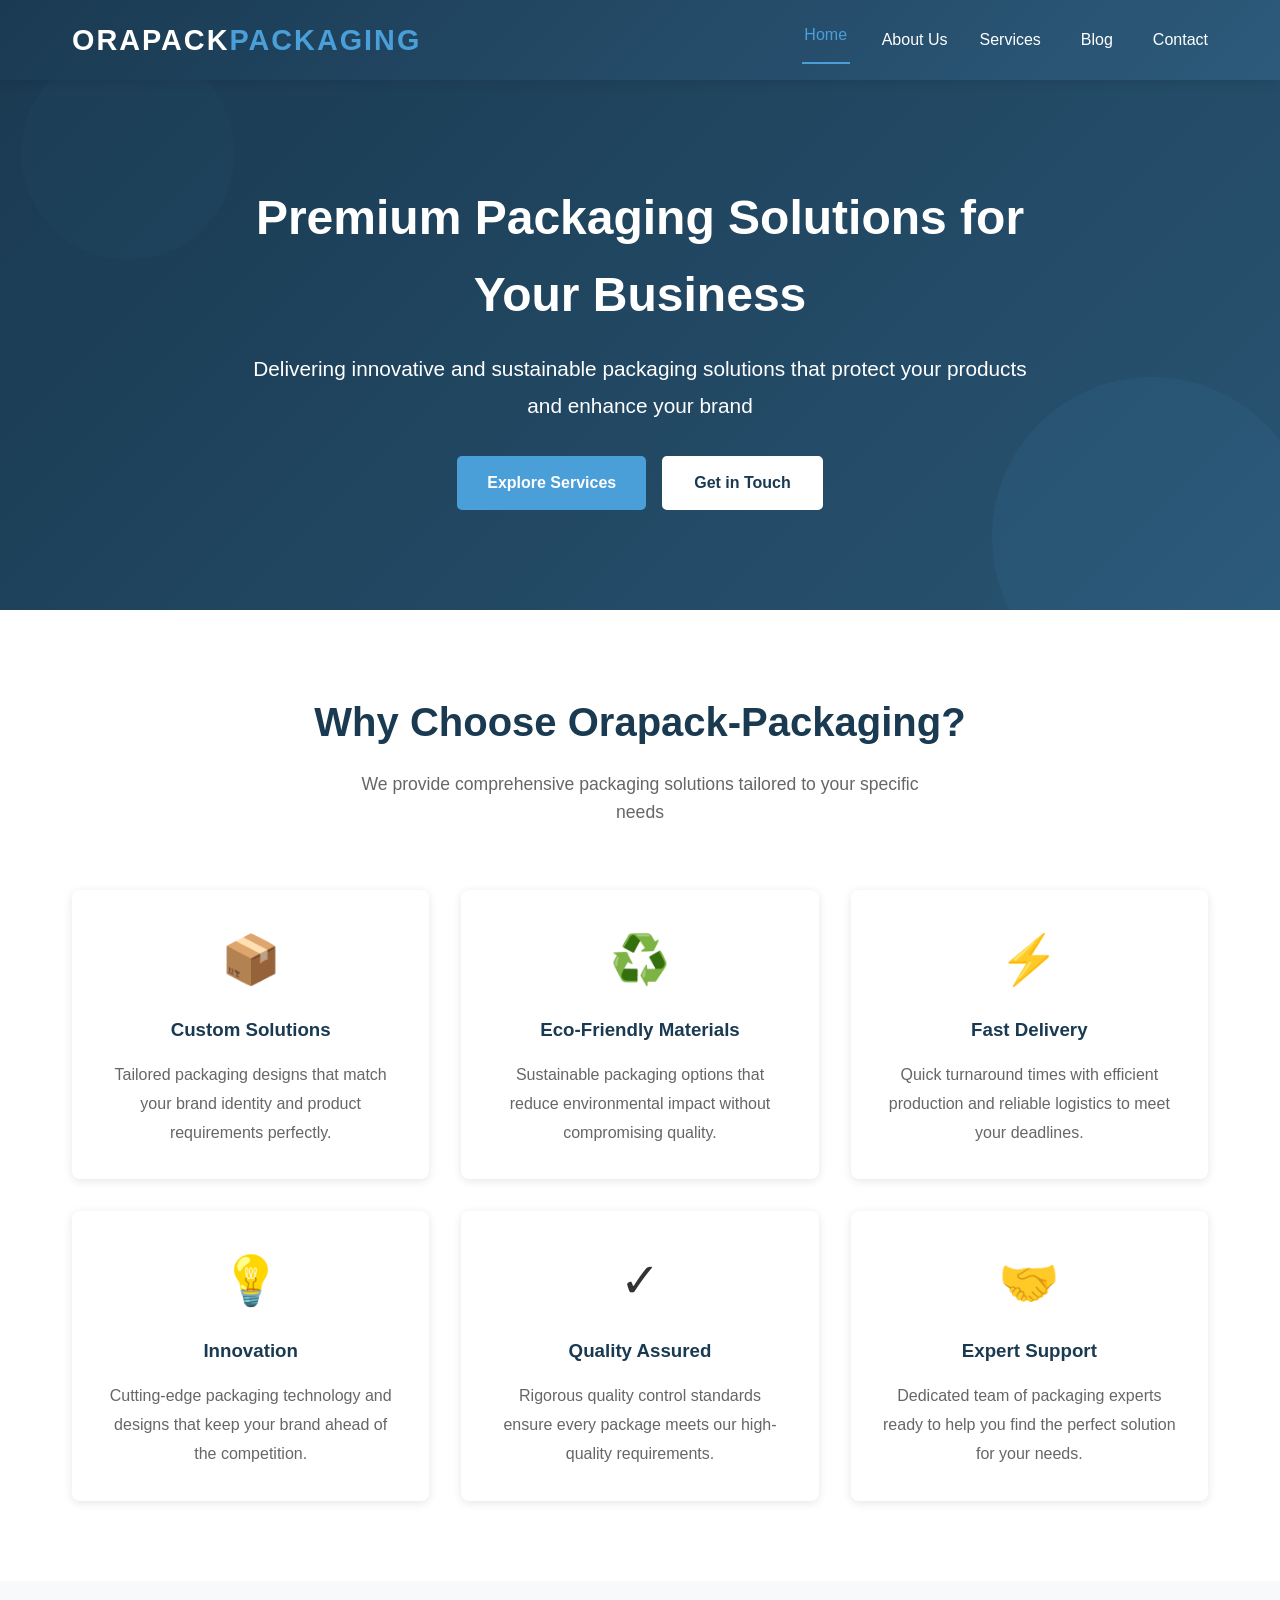
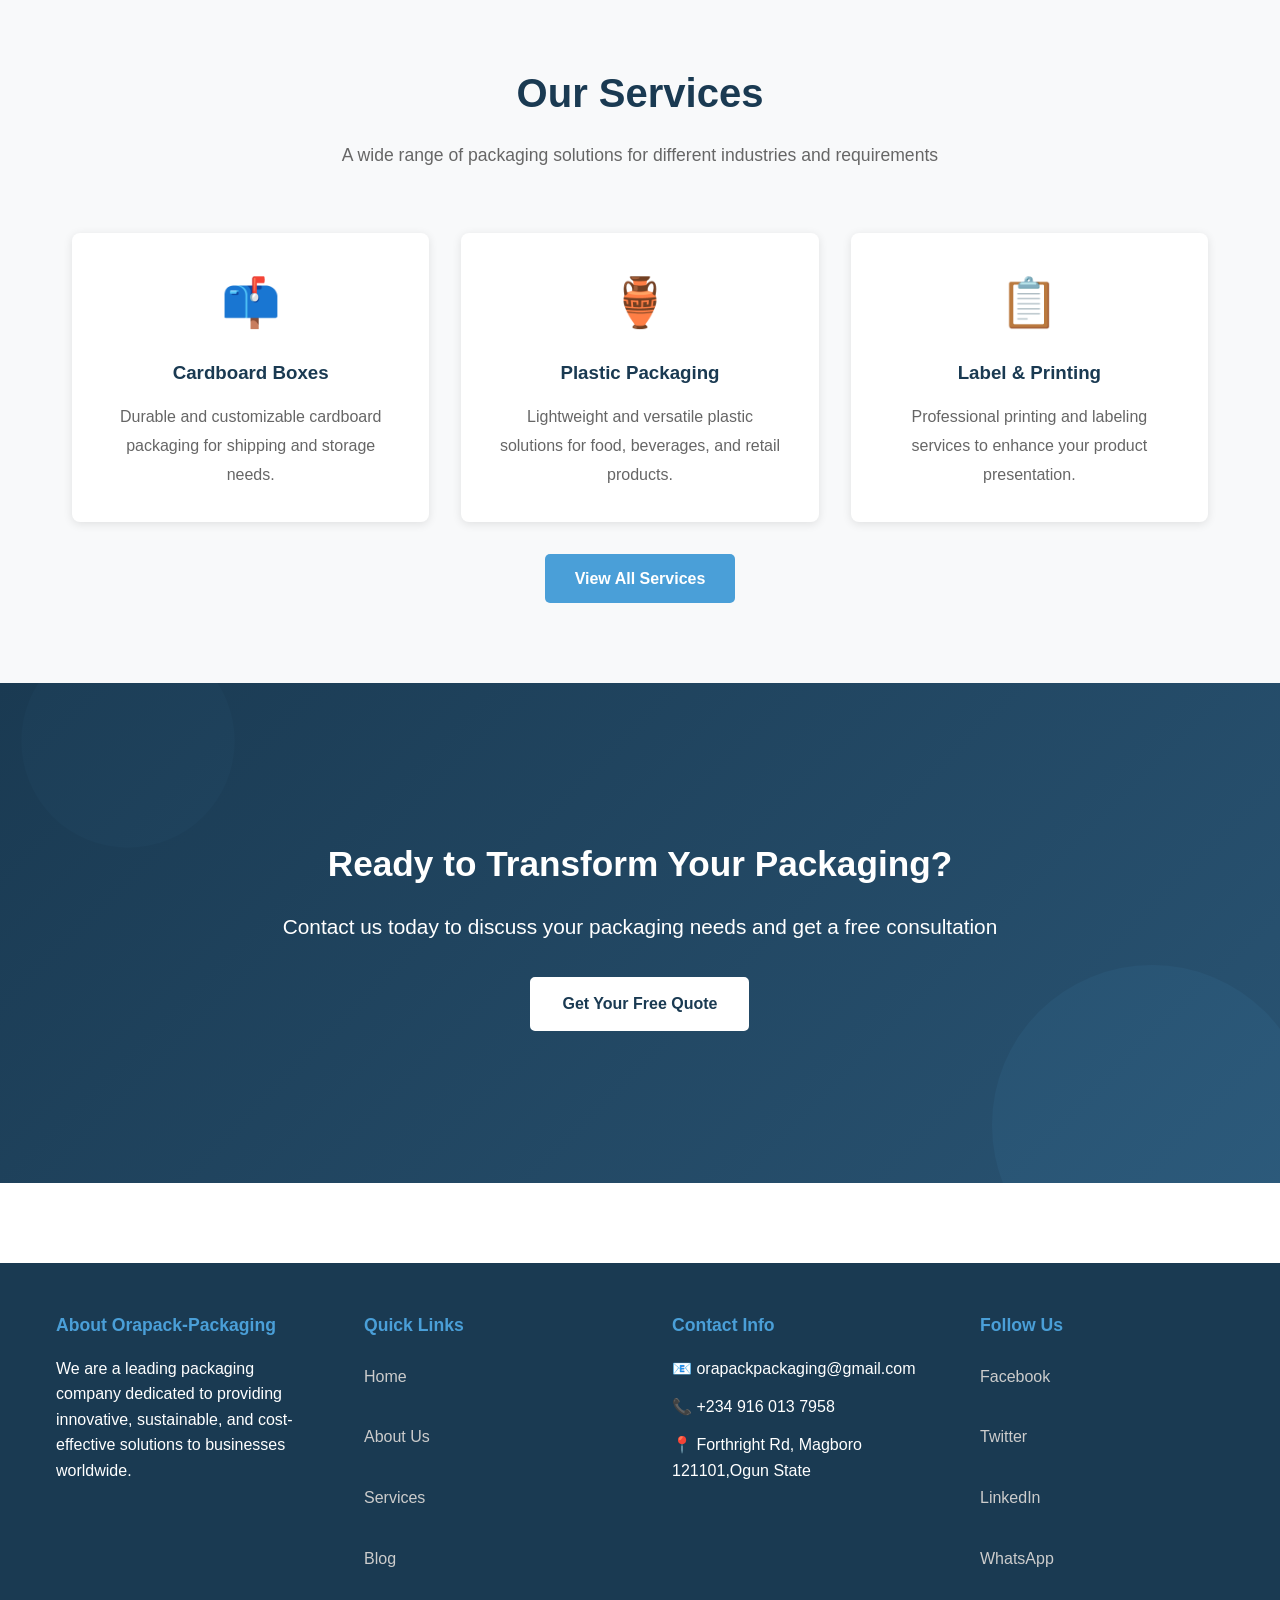
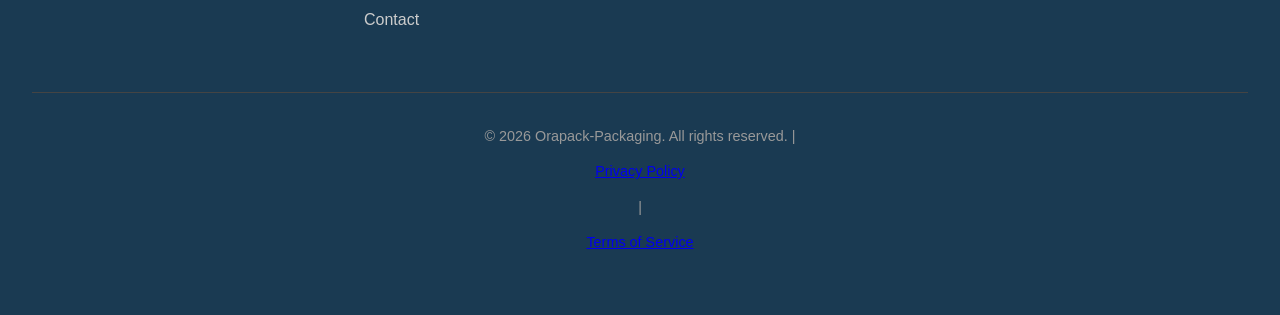
==== index.html @ 604175a5 "Add files via upload Orapack Packaging is a trusted provider of innovative and sustainable packaging" ====
<!DOCTYPE html>
<html lang="en">
<head>
  <meta charset="UTF-8">
  <meta name="viewport" content="width=device-width, initial-scale=1.0">
  <title>Orapack | Packaging | LTD</title>
  <link rel="shortcut icon" href="Orapack-packaging-image/Orapack logo.jpg" type="image/x-icon">
  <link rel="stylesheet" href="Orapack-packaging-style/style.css">
</head>
<body>
  <!-- Header -->
  <header>
    <div class="header-container">
      <!-- <img src="Orapack-packaging-image/Orapack logo.jpg" alt="Orapack Packaging company logo" width="40px" height="40px"> -->
      <a href="index.html" class="logo">ORAPACK<span>PACKAGING</span></a>
      <button class="mobile-menu-btn" aria-label="Toggle menu">☰</button>
      <nav>
        <ul>
          <li><a href="index.html">Home</a></li>
          <li><a href="about.html">About Us</a></li>
          <li><a href="services.html">Services</a></li>
          <li><a href="blog.html">Blog</a></li>
          <li><a href="contact.html">Contact</a></li>
        </ul>
      </nav>
    </div>
  </header>

  <!-- Hero Section -->
  <section class="hero">
    <div class="hero-content">
      <h1>Premium Packaging Solutions for Your Business</h1>
      <p>Delivering innovative and sustainable packaging solutions that protect your products and enhance your brand</p>
      <div class="hero-buttons">
        <a href="services.html" class="btn btn-primary">Explore Services</a>
        <a href="contact.html" class="btn btn-secondary">Get in Touch</a>
      </div>
    </div>
  </section>

  <!-- Features Section -->
  <section class="section">
    <div class="container">
      <div class="section-header">
        <h2>Why Choose Orapack-Packaging?</h2>
        <p>We provide comprehensive packaging solutions tailored to your specific needs</p>
      </div>
      <div class="features-grid">
        <div class="feature-card">
          <div class="feature-icon">📦</div>
          <h3>Custom Solutions</h3>
          <p>Tailored packaging designs that match your brand identity and product requirements perfectly.</p>
        </div>
        <div class="feature-card">
          <div class="feature-icon">♻️</div>
          <h3>Eco-Friendly Materials</h3>
          <p>Sustainable packaging options that reduce environmental impact without compromising quality.</p>
        </div>
        <div class="feature-card">
          <div class="feature-icon">⚡</div>
          <h3>Fast Delivery</h3>
          <p>Quick turnaround times with efficient production and reliable logistics to meet your deadlines.</p>
        </div>
        <div class="feature-card">
          <div class="feature-icon">💡</div>
          <h3>Innovation</h3>
          <p>Cutting-edge packaging technology and designs that keep your brand ahead of the competition.</p>
        </div>
        <div class="feature-card">
          <div class="feature-icon">✓</div>
          <h3>Quality Assured</h3>
          <p>Rigorous quality control standards ensure every package meets our high-quality requirements.</p>
        </div>
        <div class="feature-card">
          <div class="feature-icon">🤝</div>
          <h3>Expert Support</h3>
          <p>Dedicated team of packaging experts ready to help you find the perfect solution for your needs.</p>
        </div>
      </div>
    </div>
  </section>

  <!-- Services Preview Section -->
  <section class="section alternate">
    <div class="container">
      <div class="section-header">
        <h2>Our Services</h2>
        <p>A wide range of packaging solutions for different industries and requirements</p>
      </div>
      <div class="features-grid">
        <div class="feature-card">
          <div class="feature-icon">📫</div>
          <h3>Cardboard Boxes</h3>
          <p>Durable and customizable cardboard packaging for shipping and storage needs.</p>
        </div>
        <div class="feature-card">
          <div class="feature-icon">🏺</div>
          <h3>Plastic Packaging</h3>
          <p>Lightweight and versatile plastic solutions for food, beverages, and retail products.</p>
        </div>
        <div class="feature-card">
          <div class="feature-icon">📋</div>
          <h3>Label & Printing</h3>
          <p>Professional printing and labeling services to enhance your product presentation.</p>
        </div>
      </div>
      <div style="text-align: center; margin-top: 2rem;">
        <a href="services.html" class="btn btn-primary">View All Services</a>
      </div>
    </div>
  </section>

  <!-- Call to Action Section -->
  <section class="hero" style="background-color: #2d5a7b; padding: 60px 2rem;">
    <div class="hero-content">
      <h2 style="font-size: 2.2rem; margin-bottom: 1rem;">Ready to Transform Your Packaging?</h2>
      <p style="margin-bottom: 2rem;">Contact us today to discuss your packaging needs and get a free consultation</p>
      <a href="contact.html" class="btn btn-secondary">Get Your Free Quote</a>
    </div>
  </section>

  <!-- Footer -->
  <footer>
    <div class="footer-content">
      <div class="footer-section">
        <h4>About Orapack-Packaging</h4>
        <p>We are a leading packaging company dedicated to providing innovative, sustainable, and cost-effective solutions to businesses worldwide.</p>
      </div>
      <div class="footer-section">
        <h4>Quick Links</h4>
        <ul>
          <li><a href="index.html">Home</a></li>
          <li><a href="about.html">About Us</a></li>
          <li><a href="services.html">Services</a></li>
          <li><a href="blog.html">Blog</a></li>
          <li><a href="contact.html">Contact</a></li>
        </ul>
      </div>
      <div class="footer-section">
        <h4>Contact Info</h4>
        <ul>
          <li>📧 orapackpackaging@gmail.com</li>
          <li>📞 +234 916 013 7958</li>
          <li>📍 Forthright Rd, Magboro 121101,Ogun State</li>
        </ul>
      </div>
      <div class="footer-section">
        <h4>Follow Us</h4>
        <ul>
          <li><a href="https://web.facebook.com/orapackpackaging/" target="_blank">Facebook</a></li>
          <li><a href="#">Twitter</a></li>
          <li><a href="https://www.linkedin.com/feed/" target="_blank">LinkedIn</a></li>
          <li><a href="https://wa.me/2349160137958" target="_blank">WhatsApp</a></li>
        </ul>
      </div>
    </div>
    <div class="footer-bottom">
      <p>&copy; 2026 Orapack-Packaging. All rights reserved. | <a href="#">Privacy Policy</a> | <a href="#">Terms of Service</a></p>
    </div>
  </footer>

  <script src="Orapack-packaging-js/script.js"></script>
</body>
</html>
---- Orapack-packaging-style/style.css ----
/* General Styles */
* {
  margin: 0;
  padding: 0;
  box-sizing: border-box;
}

body {
  font-family: 'Segoe UI', Tahoma, Geneva, Verdana, sans-serif;
  line-height: 1.6;
  color: #333;
  font-size: 16px;
}

html {
  scroll-behavior: smooth;
}

/* Ensure tap targets are at least 48px */
a, button {
  min-height: 48px;
  min-width: 48px;
  display: flex;
  align-items: center;
  justify-content: center;
}

/* Header and Navigation */
header {
  background: linear-gradient(135deg, #1a3a52 0%, #2d5a7b 100%);
  color: white;
  padding: 1rem 0;
  position: sticky;
  top: 0;
  z-index: 1000;
  box-shadow: 0 2px 10px rgba(0, 0, 0, 0.1);
}

.header-container {
  max-width: 1200px;
  margin: 0 auto;
  padding: 0 2rem;
  display: flex;
  justify-content: space-between;
  align-items: center;
}

.logo {
  font-size: 1.8rem;
  font-weight: bold;
  letter-spacing: 2px;
  color: #fff;
  text-decoration: none;
}

.logo span {
  color: #4a9fd8;
}

nav ul {
  list-style: none;
  display: flex;
  gap: 2rem;
}

nav a {
  color: white;
  text-decoration: none;
  font-weight: 500;
  transition: color 0.3s ease;
  font-size: 1rem;
}

nav a:hover {
  color: #4a9fd8;
}

nav a.active {
  color: #4a9fd8;
  border-bottom: 2px solid #4a9fd8;
  padding-bottom: 0.5rem;
}

/* Mobile Menu Toggle Button */
.mobile-menu-btn {
  display: none;
  background: none;
  border: none;
  color: white;
  font-size: 1.5rem;
  cursor: pointer;
  padding: 0.5rem;
}

/* Mobile Navigation */
@media (max-width: 768px) {
  .mobile-menu-btn {
    display: block;
  }

  nav {
    position: absolute;
    top: 100%;
    left: 0;
    right: 0;
    background: linear-gradient(135deg, #1a3a52 0%, #2d5a7b 100%);
    max-height: 0;
    overflow: hidden;
    transition: max-height 0.3s ease;
  }

  nav.active {
    max-height: 500px;
  }

  nav ul {
    flex-direction: column;
    gap: 0;
    padding: 1rem 0;
  }

  nav li {
    border-bottom: 1px solid rgba(255, 255, 255, 0.1);
  }

  nav a {
    display: block;
    padding: 1rem 2rem;
    border-bottom: none !important;
  }

  nav a:hover {
    background-color: rgba(74, 159, 216, 0.1);
  }

  nav a.active {
    background-color: rgba(74, 159, 216, 0.2);
    border-left: 4px solid #4a9fd8;
    padding-left: calc(2rem - 4px);
  }

  header {
    position: relative;
  }

  .header-container {
    flex-wrap: wrap;
  }
}

/* Hero Section */
.hero {
  background: linear-gradient(135deg, rgba(26, 58, 82, 0.8) 0%, rgba(45, 90, 123, 0.8) 100%), url('data:image/svg+xml,<svg xmlns="http://www.w3.org/2000/svg" viewBox="0 0 1200 600"><rect fill="%231a3a52" width="1200" height="600"/><circle cx="10%" cy="20%" r="100" fill="%232d5a7b" opacity="0.5"/><circle cx="90%" cy="80%" r="150" fill="%234a9fd8" opacity="0.3"/></svg>');
  background-size: cover;
  background-position: center;
  color: white;
  padding: 100px 2rem;
  text-align: center;
  min-height: 500px;
  display: flex;
  align-items: center;
  justify-content: center;
}

.hero-content {
  max-width: 800px;
}

.hero h1 {
  font-size: 3rem;
  margin-bottom: 1rem;
  font-weight: 700;
}

.hero p {
  font-size: 1.3rem;
  margin-bottom: 2rem;
  line-height: 1.8;
}

.hero-buttons {
  display: flex;
  gap: 1rem;
  justify-content: center;
  flex-wrap: wrap;
}

/* Buttons */
.btn {
  padding: 12px 30px;
  border: none;
  border-radius: 5px;
  font-size: 1rem;
  cursor: pointer;
  transition: all 0.3s ease;
  text-decoration: none;
  display: inline-flex;
  align-items: center;
  justify-content: center;
  font-weight: 600;
  white-space: nowrap;
}

.btn-primary {
  background-color: #4a9fd8;
  color: white;
}

.btn-primary:hover {
  background-color: #357ab8;
  transform: translateY(-2px);
  box-shadow: 0 5px 15px rgba(74, 159, 216, 0.4);
}

.btn-secondary {
  background-color: white;
  color: #1a3a52;
  border: 2px solid white;
}

.btn-secondary:hover {
  background-color: transparent;
  color: white;
  transform: translateY(-2px);
}

/* Containers */
.container {
  max-width: 1200px;
  margin: 0 auto;
  padding: 0 2rem;
}

.section {
  padding: 80px 2rem;
}

.section.alternate {
  background-color: #f8f9fa;
}

/* Section Headers */
.section-header {
  text-align: center;
  margin-bottom: 4rem;
}

.section-header h2 {
  font-size: 2.5rem;
  color: #1a3a52;
  margin-bottom: 1rem;
}

.section-header p {
  font-size: 1.1rem;
  color: #666;
  max-width: 600px;
  margin: 0 auto;
}

/* Feature Cards */
.features-grid {
  display: grid;
  grid-template-columns: repeat(auto-fit, minmax(280px, 1fr));
  gap: 2rem;
  margin-top: 3rem;
}

.feature-card {
  background: white;
  padding: 2rem;
  border-radius: 8px;
  box-shadow: 0 2px 10px rgba(0, 0, 0, 0.1);
  transition: all 0.3s ease;
  text-align: center;
}

.feature-card:hover {
  transform: translateY(-10px);
  box-shadow: 0 5px 25px rgba(0, 0, 0, 0.15);
}

.feature-icon {
  font-size: 3rem;
  margin-bottom: 1rem;
}

.feature-card h3 {
  color: #1a3a52;
  margin-bottom: 1rem;
}

.feature-card p {
  color: #666;
  line-height: 1.8;
}

/* Service Cards */
.services-grid {
  display: grid;
  grid-template-columns: repeat(auto-fit, minmax(300px, 1fr));
  gap: 2rem;
  margin-top: 3rem;
}

.service-card {
  background: white;
  padding: 2.5rem;
  border-radius: 8px;
  border-left: 5px solid #4a9fd8;
  box-shadow: 0 2px 10px rgba(0, 0, 0, 0.1);
  transition: all 0.3s ease;
}

.service-card:hover {
  box-shadow: 0 5px 25px rgba(0, 0, 0, 0.15);
  transform: translateX(10px);
}

.service-card h3 {
  color: #1a3a52;
  margin-bottom: 1rem;
  font-size: 1.5rem;
}

.service-card p {
  color: #666;
  line-height: 1.8;
}

/* Blog Cards */
.blog-grid {
  display: grid;
  grid-template-columns: repeat(auto-fit, minmax(300px, 1fr));
  gap: 2rem;
  margin-top: 3rem;
}

.blog-card {
  background: white;
  border-radius: 8px;
  overflow: hidden;
  box-shadow: 0 2px 10px rgba(0, 0, 0, 0.1);
  transition: all 0.3s ease;
}

.blog-card:hover {
  transform: translateY(-5px);
  box-shadow: 0 5px 25px rgba(0, 0, 0, 0.15);
}

.blog-image {
  width: 100%;
  height: 200px;
  background: linear-gradient(135deg, #4a9fd8 0%, #2d5a7b 100%);
  display: flex;
  align-items: center;
  justify-content: center;
  font-size: 3rem;
}

.blog-content {
  padding: 2rem;
}

.blog-date {
  color: #4a9fd8;
  font-size: 0.9rem;
  margin-bottom: 0.5rem;
}

.blog-card h3 {
  color: #1a3a52;
  margin-bottom: 1rem;
}

.blog-card p {
  color: #666;
  margin-bottom: 1.5rem;
}

.blog-link {
  color: #4a9fd8;
  text-decoration: none;
  font-weight: 600;
  transition: color 0.3s ease;
}

.blog-link:hover {
  color: #357ab8;
}

/* Contact Form */
.contact-form {
  max-width: 600px;
  margin: 0 auto;
}

.form-group {
  margin-bottom: 1.5rem;
}

.form-group label {
  display: block;
  margin-bottom: 0.5rem;
  color: #1a3a52;
  font-weight: 500;
}

.form-group input,
.form-group textarea {
  width: 100%;
  padding: 12px;
  border: 1px solid #ddd;
  border-radius: 5px;
  font-family: inherit;
  font-size: 1rem;
  transition: border-color 0.3s ease;
  -webkit-appearance: none;
  appearance: none;
}

.form-group input:focus,
.form-group textarea:focus {
  outline: none;
  border-color: #4a9fd8;
  box-shadow: 0 0 0 3px rgba(74, 159, 216, 0.1);
}

.form-group textarea {
  resize: vertical;
  min-height: 150px;
}

.form-group select {
  -webkit-appearance: none;
  appearance: none;
  width: 100%;
  padding: 12px;
  border: 1px solid #ddd;
  border-radius: 5px;
  font-family: inherit;
  font-size: 1rem;
  cursor: pointer;
  background-color: white;
  background-image: url("data:image/svg+xml,%3csvg xmlns='http://www.w3.org/2000/svg' viewBox='0 0 16 16'%3e%3cpath fill='none' stroke='%23343a40' stroke-linecap='round' stroke-linejoin='round' stroke-width='2' d='M2 5l6 6 6-6'/%3e%3c/svg%3e");
  background-repeat: no-repeat;
  background-position: right 0.75rem center;
  background-size: 16px 12px;
  padding-right: 2.5rem;
}

.form-group select:focus {
  outline: none;
  border-color: #4a9fd8;
  box-shadow: 0 0 0 3px rgba(74, 159, 216, 0.1);
}

/* Footer */
footer {
  background-color: #1a3a52;
  color: white;
  padding: 3rem 2rem;
  margin-top: 5rem;
}

.footer-content {
  max-width: 1200px;
  margin: 0 auto;
  display: grid;
  grid-template-columns: repeat(auto-fit, minmax(250px, 1fr));
  gap: 2rem;
  margin-bottom: 2rem;
}

.footer-section h4 {
  margin-bottom: 1rem;
  color: #4a9fd8;
  font-size: 1.1rem;
}

.footer-section {
  padding: 0 1rem;
}

.footer-section ul {
  list-style: none;
}

.footer-section ul li {
  margin-bottom: 0.8rem;
}

.footer-section a {
  color: #ccc;
  text-decoration: none;
  transition: color 0.3s ease;
  display: inline-block;
  padding: 0.5rem 0;
}

.footer-section a:hover {
  color: #4a9fd8;
}

.footer-bottom {
  text-align: center;
  padding-top: 2rem;
  border-top: 1px solid #444;
  color: #999;
  font-size: 0.9rem;
}

/* About Section */
.about-content {
  display: grid;
  grid-template-columns: 1fr 1fr;
  gap: 3rem;
  align-items: center;
  margin-bottom: 4rem;
}

.about-text h2 {
  color: #1a3a52;
  font-size: 2.2rem;
  margin-bottom: 1rem;
}

.about-text p {
  color: #666;
  margin-bottom: 1rem;
  line-height: 1.8;
}

.about-image {
  width: 100%;
  height: 400px;
  background: linear-gradient(135deg, #4a9fd8 0%, #2d5a7b 100%);
  border-radius: 8px;
  display: flex;
  align-items: center;
  justify-content: center;
  font-size: 5rem;
}

.stats {
  display: grid;
  grid-template-columns: repeat(auto-fit, minmax(200px, 1fr));
  gap: 2rem;
  margin: 3rem 0;
}

.stat {
  text-align: center;
  padding: 2rem;
  background: #f8f9fa;
  border-radius: 8px;
}

.stat h3 {
  color: #4a9fd8;
  font-size: 2rem;
  margin-bottom: 0.5rem;
}

.stat p {
  color: #666;
}

/* Contact Info */
.contact-info {
  display: grid;
  grid-template-columns: repeat(auto-fit, minmax(250px, 1fr));
  gap: 2rem;
  margin-bottom: 3rem;
}

.info-box {
  background: #f8f9fa;
  padding: 2rem;
  border-radius: 8px;
  text-align: center;
}

.info-icon {
  font-size: 2.5rem;
  margin-bottom: 1rem;
}

.info-box h3 {
  color: #1a3a52;
  margin-bottom: 0.5rem;
}

.info-box p {
  color: #666;
}

/* Images Responsive */
img {
  max-width: 100%;
  height: auto;
  display: block;
}

/* Tables Responsive */
table {
  width: 100%;
  border-collapse: collapse;
  margin: 1.5rem 0;
}

table th,
table td {
  padding: 1rem;
  text-align: left;
  border-bottom: 1px solid #ddd;
}

table th {
  background-color: #f8f9fa;
  font-weight: 600;
  color: #1a3a52;
}

/* Ensure buttons are responsive */
a.btn {
  text-decoration: none;
  display: inline-flex;
  align-items: center;
  justify-content: center;
}

/* Responsive Design */
@media (max-width: 1024px) {
  .container {
    padding: 0 1.5rem;
  }

  .section {
    padding: 60px 1.5rem;
  }
}

@media (max-width: 768px) {
  .logo {
    font-size: 1.5rem;
  }

  .hero h1 {
    font-size: 2rem;
  }

  .hero p {
    font-size: 1.1rem;
  }

  .about-content {
    grid-template-columns: 1fr;
  }

  .about-image {
    min-height: 300px;
  }

  .section-header h2 {
    font-size: 2rem;
  }

  .hero-buttons {
    flex-direction: column;
    align-items: center;
  }

  .btn {
    width: 100%;
    max-width: 300px;
  }

  .features-grid {
    grid-template-columns: 1fr;
  }

  .services-grid {
    grid-template-columns: 1fr;
  }

  .blog-grid {
    grid-template-columns: 1fr;
  }

  .footer-content {
    grid-template-columns: 1fr;
  }

  .contact-info {
    grid-template-columns: 1fr;
  }

  .stats {
    grid-template-columns: repeat(2, 1fr);
  }

  .section {
    padding: 50px 1rem;
  }

  .contact-form {
    padding: 0 1rem;
  }

  .feature-card,
  .service-card {
    padding: 1.5rem;
  }

  .blog-card {
    padding: 1rem;
  }

  .blog-image {
    height: 180px;
  }

  .header-container {
    padding: 0 1rem;
  }
}

@media (max-width: 600px) {
  .logo {
    font-size: 1.3rem;
    letter-spacing: 1px;
  }

  .section-header h2 {
    font-size: 1.7rem;
  }

  .section-header p {
    font-size: 1rem;
  }

  .hero {
    padding: 40px 1rem;
    min-height: 350px;
  }

  .hero h1 {
    font-size: 1.5rem;
    line-height: 1.4;
  }

  .hero p {
    font-size: 0.95rem;
  }

  .section {
    padding: 30px 1rem;
  }

  .feature-card,
  .service-card {
    padding: 1.2rem;
  }

  .feature-icon {
    font-size: 2.5rem;
  }

  .info-icon {
    font-size: 2rem;
  }

  .btn {
    padding: 10px 20px;
    font-size: 0.95rem;
    width: 100%;
    max-width: 100%;
  }

  .footer-content {
    gap: 1.5rem;
  }

  .footer-section {
    text-align: center;
  }

  .footer-section h4 {
    font-size: 1rem;
  }

  .footer-section p,
  .footer-section ul li {
    font-size: 0.9rem;
  }

  .form-group input,
  .form-group textarea,
  .form-group select {
    font-size: 16px;
  }

  .contact-form {
    padding: 0;
  }

  .stats {
    grid-template-columns: 1fr;
    gap: 1rem;
  }

  .stat {
    padding: 1.5rem 1rem;
  }

  .stat h3 {
    font-size: 1.5rem;
  }

  .about-text h2 {
    font-size: 1.5rem;
  }

  .about-image {
    min-height: 250px;
    font-size: 3rem;
  }

  .blog-image {
    height: 150px;
    font-size: 2.5rem;
  }

  .blog-card {
    padding: 0;
  }

  .blog-content {
    padding: 1.5rem 1rem;
  }

  .feature-card h3,
  .service-card h3 {
    font-size: 1.2rem;
  }

  .feature-card p,
  .service-card p,
  .blog-card p {
    font-size: 0.95rem;
  }

  table {
    font-size: 0.85rem;
  }

  table th,
  table td {
    padding: 0.75rem 0.5rem;
  }

  .section-header {
    margin-bottom: 2rem;
  }
}

@media (max-width: 480px) {
  .logo {
    font-size: 1.1rem;
  }

  .header-container {
    padding: 0.75rem 1rem;
  }

  .mobile-menu-btn {
    padding: 0.5rem;
  }

  .hero {
    padding: 30px 1rem;
    min-height: 300px;
  }

  .hero h1 {
    font-size: 1.3rem;
    line-height: 1.3;
  }

  .hero p {
    font-size: 0.9rem;
    margin-bottom: 1rem;
  }

  .section {
    padding: 20px 1rem;
  }

  .section-header h2 {
    font-size: 1.4rem;
  }

  .section-header p {
    font-size: 0.9rem;
  }

  .feature-card,
  .service-card {
    padding: 1rem;
  }

  .feature-icon {
    font-size: 2rem;
  }

  .btn {
    padding: 8px 16px;
    font-size: 0.9rem;
  }

  .form-group {
    margin-bottom: 1rem;
  }

  .form-group label {
    font-size: 0.95rem;
  }

  .about-text h2 {
    font-size: 1.3rem;
  }

  .about-image {
    min-height: 200px;
    font-size: 2.5rem;
  }

  .container {
    padding: 0 0.75rem;
  }

  .footer-content {
    gap: 1rem;
  }

  .footer-section {
    padding: 0 0.5rem;
  }

  .stats {
    gap: 0.5rem;
  }

  .stat {
    padding: 1rem 0.75rem;
  }

  .stat h3 {
    font-size: 1.3rem;
  }

  .stat p {
    font-size: 0.85rem;
  }

  .info-icon {
    font-size: 1.5rem;
  }

  .blog-grid {
    gap: 1rem;
  }

  .blog-image {
    height: 120px;
    font-size: 2rem;
  }

  .contact-info {
    gap: 1rem;
  }

  .info-box {
    padding: 1.2rem 1rem;
  }

  .info-box h3 {
    font-size: 1rem;
  }

  .info-box p {
    font-size: 0.9rem;
  }
}

@media (max-width: 360px) {
  .logo {
    font-size: 0.95rem;
    letter-spacing: 0px;
  }

  .hero h1 {
    font-size: 1.1rem;
  }

  .section {
    padding: 15px 0.5rem;
  }

  .btn {
    padding: 6px 12px;
    font-size: 0.85rem;
  }

  .feature-icon {
    font-size: 1.5rem;
  }
}
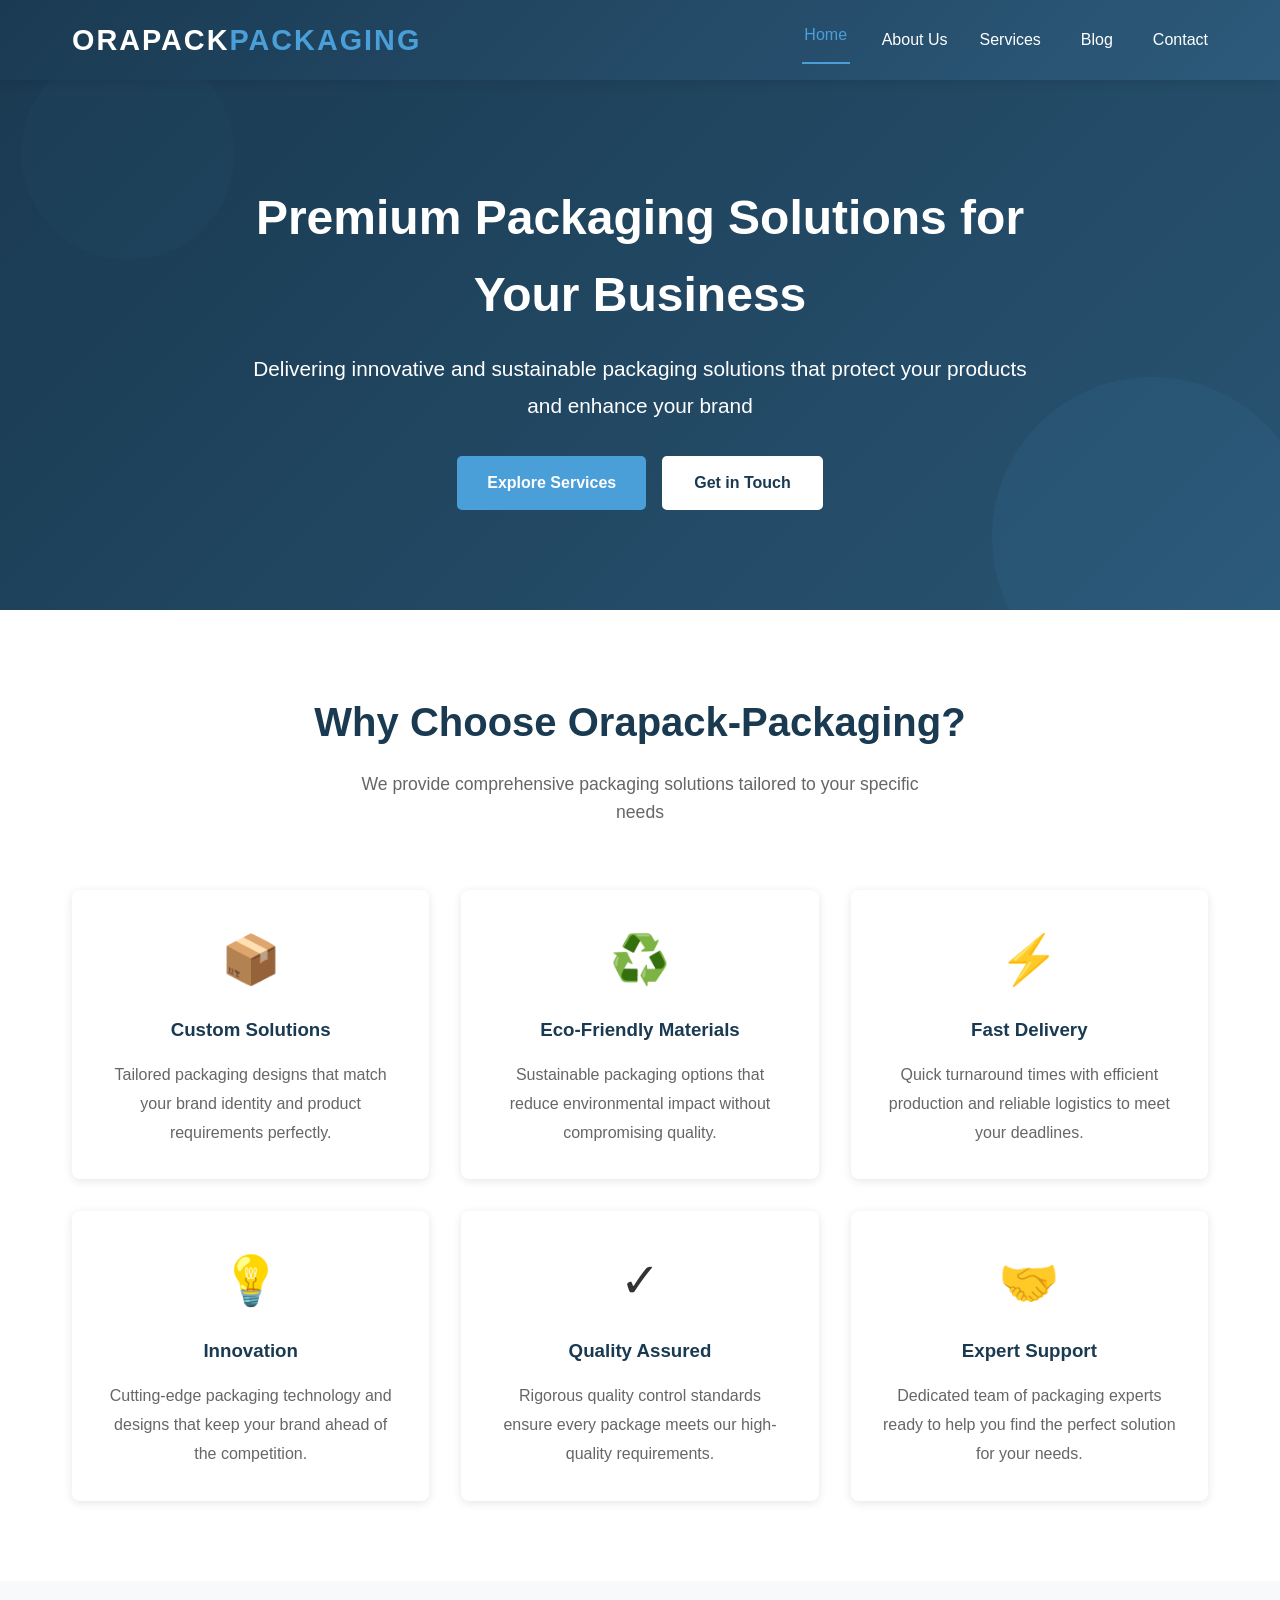
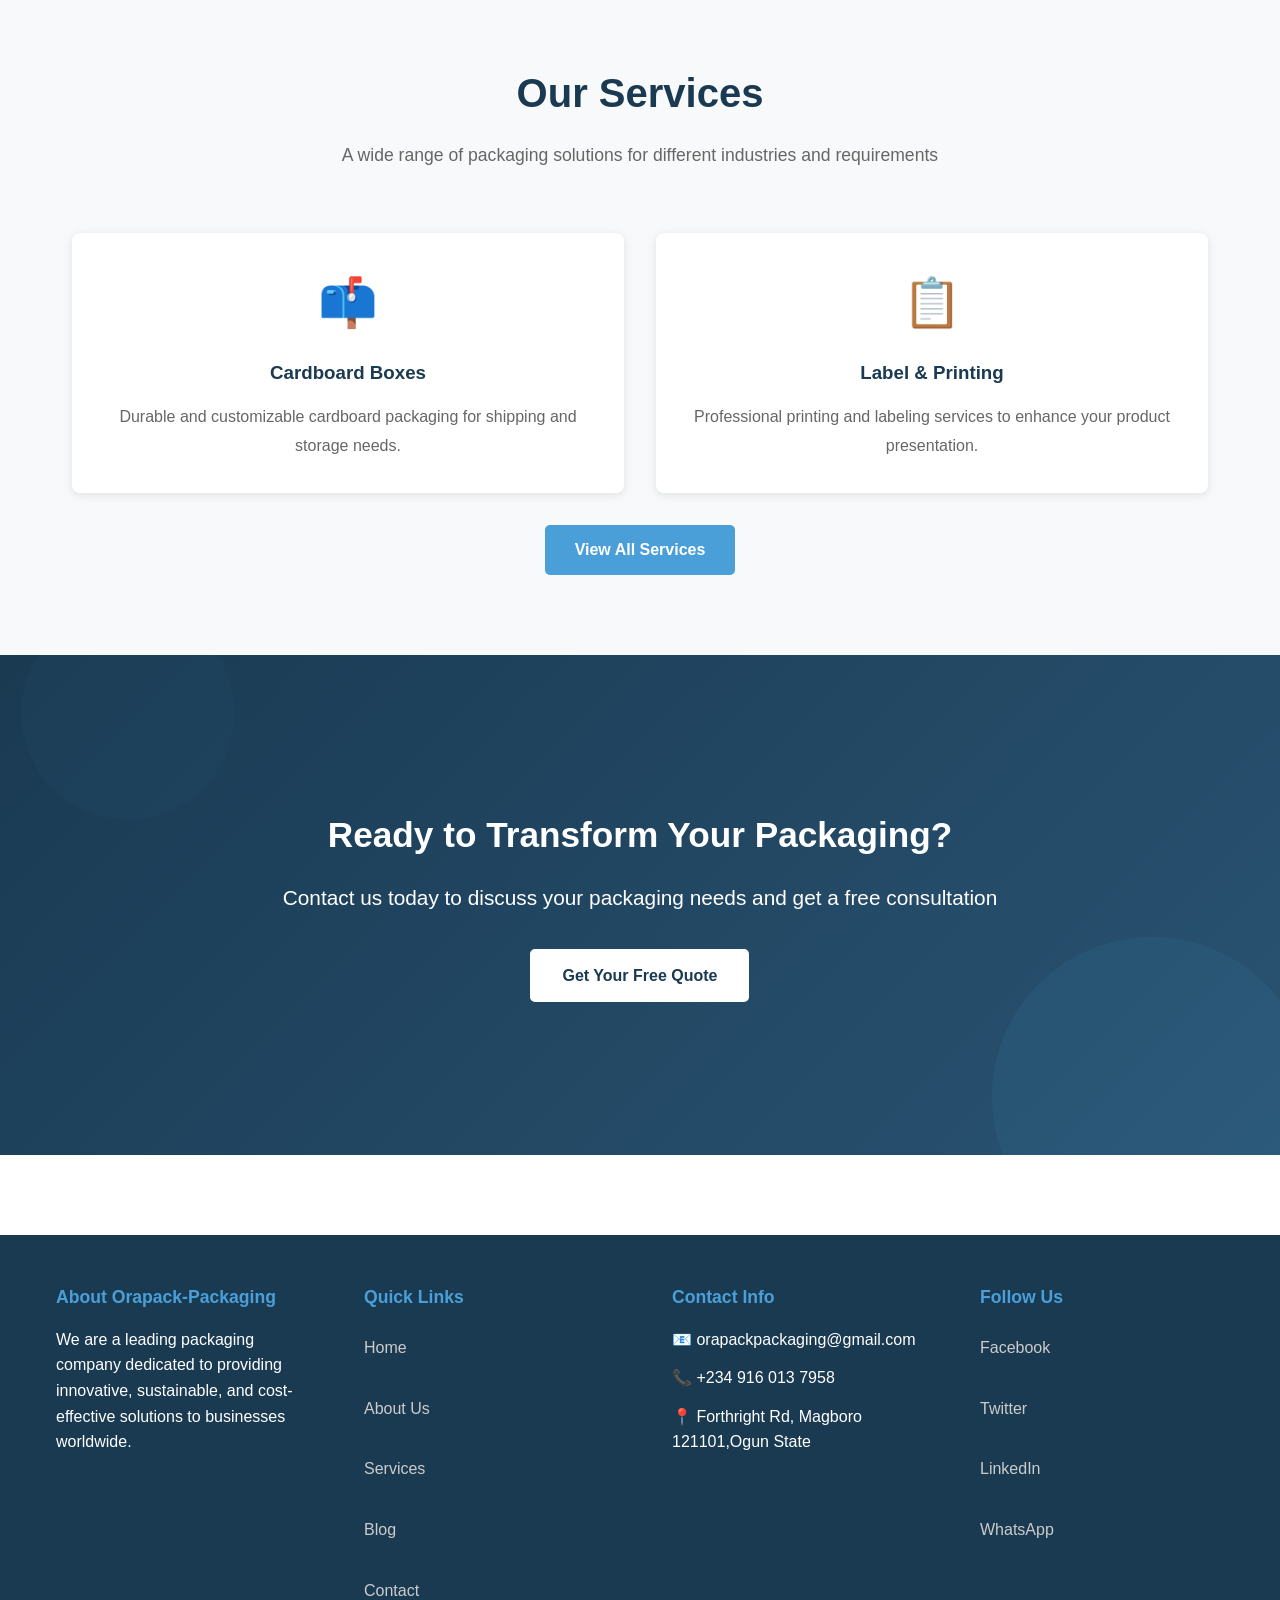
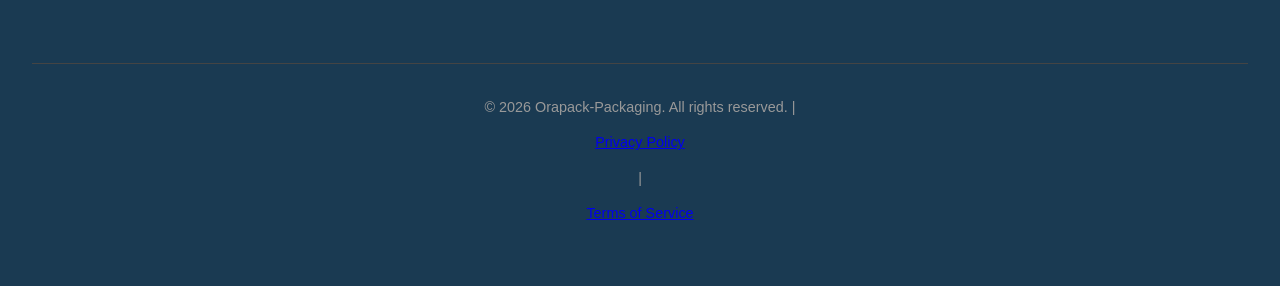
==== commit 4ff6c80c: "Update index.html" ====
--- a/index.html
+++ b/index.html
@@ -94,11 +94,6 @@
           <p>Durable and customizable cardboard packaging for shipping and storage needs.</p>
         </div>
         <div class="feature-card">
-          <div class="feature-icon">🏺</div>
-          <h3>Plastic Packaging</h3>
-          <p>Lightweight and versatile plastic solutions for food, beverages, and retail products.</p>
-        </div>
-        <div class="feature-card">
           <div class="feature-icon">📋</div>
           <h3>Label & Printing</h3>
           <p>Professional printing and labeling services to enhance your product presentation.</p>
@@ -161,4 +156,5 @@
 
   <script src="Orapack-packaging-js/script.js"></script>
 </body>
-</html>+
+</html>
